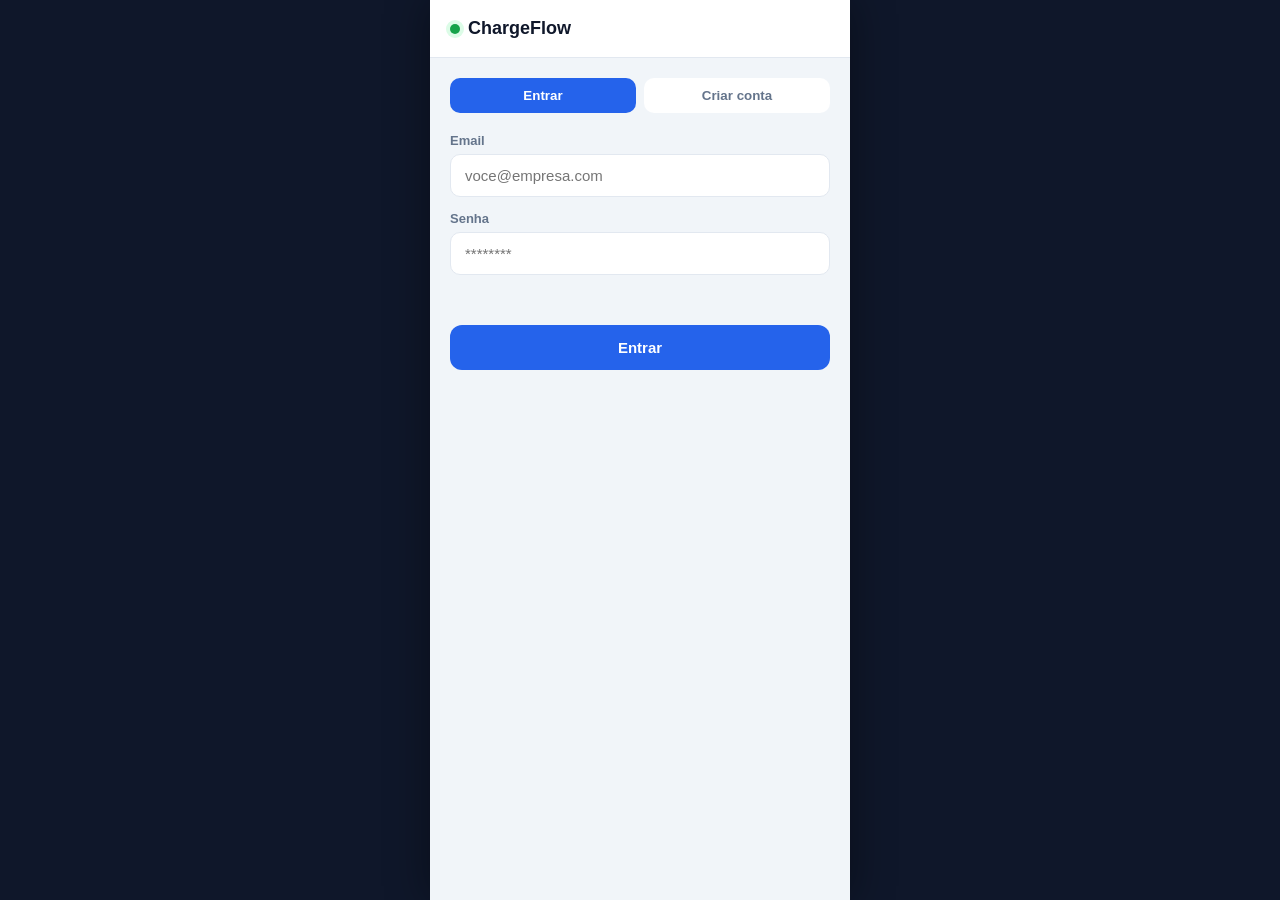
==== frontend/usuario/index.html @ e683959c "Scaffold do backend FastAPI, banco PostgreSQL e frontend do ChargeFlow Sistema de recarga inteligent" ====
<!doctype html>
<html lang="pt-BR">
<head>
<meta charset="UTF-8" />
<meta name="viewport" content="width=device-width, initial-scale=1.0, maximum-scale=1.0" />
<title>ChargeFlow</title>
<link rel="stylesheet" href="css/style.css" />
</head>
<body>
  <div class="phone">
    <header class="topbar">
      <div class="brand">
        <span class="brand-dot"></span>
        <span>ChargeFlow</span>
      </div>
      <button id="btn-sair" class="link-btn hidden">Sair</button>
    </header>

    <main id="conteudo">

      <!-- TELA: AUTENTICACAO -->
      <section id="tela-auth" class="tela">
        <div class="auth-tabs">
          <button class="tab-btn active" data-tab="login">Entrar</button>
          <button class="tab-btn" data-tab="registro">Criar conta</button>
        </div>

        <form id="form-login" class="form">
          <label>Email
            <input type="email" id="login-email" required placeholder="voce@empresa.com" />
          </label>
          <label>Senha
            <input type="password" id="login-senha" required placeholder="********" />
          </label>
          <p class="erro" id="login-erro"></p>
          <button type="submit" class="btn-primary">Entrar</button>
        </form>

        <form id="form-registro" class="form hidden">
          <label>Nome
            <input type="text" id="reg-nome" required placeholder="Seu nome" />
          </label>
          <label>Email
            <input type="email" id="reg-email" required placeholder="voce@empresa.com" />
          </label>
          <label>Senha
            <input type="password" id="reg-senha" required minlength="6" placeholder="minimo 6 caracteres" />
          </label>
          <label>Empresa
            <input type="text" id="reg-empresa" placeholder="Opcional" />
          </label>
          <label>Telefone
            <input type="text" id="reg-telefone" placeholder="Opcional" />
          </label>
          <p class="erro" id="reg-erro"></p>
          <button type="submit" class="btn-primary">Criar conta</button>
        </form>
      </section>

      <!-- TELA: CADASTRO DE VEICULO (primeiro uso) -->
      <section id="tela-veiculo" class="tela hidden">
        <h2>Cadastre seu veiculo</h2>
        <p class="subtitulo">Antes de carregar, precisamos saber qual carro voce dirige.</p>
        <form id="form-veiculo" class="form">
          <label>Placa
            <input type="text" id="v-placa" required placeholder="ABC1D23" />
          </label>
          <label>Modelo
            <input type="text" id="v-modelo" required placeholder="Model 3" />
          </label>
          <label>Marca
            <input type="text" id="v-marca" placeholder="Tesla" />
          </label>
          <label>Capacidade da bateria (kWh)
            <input type="number" id="v-capacidade" required min="1" step="0.1" placeholder="60" />
          </label>
          <label>Bateria atual (%)
            <input type="number" id="v-bateria" required min="0" max="100" step="1" value="50" />
          </label>
          <label>Carregar ate (%)
            <input type="number" id="v-limite-percent" min="1" max="100" step="1" value="80" />
          </label>
          <label>Limite de gasto (R$)
            <input type="number" id="v-limite-custo" min="0" step="1" value="50" />
          </label>
          <p class="erro" id="v-erro"></p>
          <button type="submit" class="btn-primary">Salvar veiculo</button>
        </form>
        <button id="btn-cancelar-veiculo" class="link-btn hidden">cancelar</button>
      </section>

      <!-- TELA: HOME -->
      <section id="tela-home" class="tela hidden">
        <div class="card resumo-predio">
          <div class="resumo-linha">
            <span>Potencia do predio</span>
            <span id="home-ponta-tag" class="tag hidden">horario de ponta</span>
          </div>
          <div class="barra-potencia">
            <div id="home-barra-fill" class="barra-potencia-fill"></div>
          </div>
          <div class="resumo-linha pequeno">
            <span id="home-potencia-uso">0 kW em uso</span>
            <span id="home-potencia-max">/ 0 kW</span>
          </div>
        </div>

        <div class="secao-titulo">
          <h2>Seu veiculo</h2>
          <button id="btn-trocar-veiculo" class="link-btn">+ novo veiculo</button>
        </div>
        <div id="home-veiculo-card" class="card veiculo-card"></div>

        <div class="secao-titulo">
          <h2>Estacoes disponiveis</h2>
          <button id="btn-atualizar-estacoes" class="link-btn">atualizar</button>
        </div>
        <div id="lista-estacoes" class="lista-estacoes"></div>

        <button id="btn-liberar-entrada" class="btn-secundario">Liberar entrada</button>
      </section>

      <!-- TELA: PREFERENCIAS DA RECARGA -->
      <section id="tela-preferencias" class="tela hidden">
        <h2>Configurar recarga</h2>
        <p class="subtitulo" id="pref-estacao-nome"></p>
        <form id="form-preferencias" class="form">
          <label>Carregar ate (%)
            <input type="number" id="pref-limite-percent" min="1" max="100" step="1" />
          </label>
          <label>Limite de gasto (R$)
            <input type="number" id="pref-limite-custo" min="0" step="1" />
          </label>
          <p class="erro" id="pref-erro"></p>
          <button type="submit" class="btn-primary">Iniciar recarga</button>
        </form>
        <button id="btn-cancelar-preferencias" class="link-btn">cancelar</button>
      </section>

      <!-- TELA: SESSAO ATIVA -->
      <section id="tela-sessao" class="tela hidden">
        <h2>Carregando</h2>
        <div class="card sessao-card">
          <div class="bateria-visual">
            <div class="bateria-visual-fill" id="sessao-bateria-fill"></div>
            <span id="sessao-bateria-texto">0%</span>
          </div>
          <div class="grid-status">
            <div><span class="label">Potencia alocada</span><span id="sessao-potencia" class="valor">0 kW</span></div>
            <div><span class="label">kWh consumido</span><span id="sessao-kwh" class="valor">0</span></div>
            <div><span class="label">Custo atual</span><span id="sessao-custo" class="valor">R$ 0,00</span></div>
            <div><span class="label">Tempo restante</span><span id="sessao-tempo" class="valor">--</span></div>
          </div>
        </div>
        <button id="btn-parar-sessao" class="btn-secundario">Liberar saida / Parar recarga</button>
      </section>

      <!-- TELA: FILA DE ESPERA -->
      <section id="tela-fila" class="tela hidden">
        <h2>Fila de espera</h2>
        <div class="card fila-card">
          <p>Posicao na fila</p>
          <div class="fila-posicao" id="fila-posicao">-</div>
          <p><span id="fila-prioridade" class="tag"></span></p>
          <p id="fila-previsao" class="subtitulo"></p>
        </div>
        <button id="btn-atualizar-fila" class="btn-secundario">Atualizar</button>
      </section>

      <!-- TELA: HISTORICO -->
      <section id="tela-historico" class="tela hidden">
        <h2>Historico</h2>
        <div id="lista-historico" class="lista-historico"></div>
      </section>

    </main>

    <nav id="bottom-nav" class="bottom-nav hidden">
      <button data-nav="home" class="nav-btn active">Inicio</button>
      <button data-nav="historico" class="nav-btn">Historico</button>
    </nav>
  </div>

  <script src="js/app.js"></script>
</body>
</html>
---- frontend/usuario/css/style.css ----
:root {
  --azul: #2563eb;
  --azul-escuro: #1d4ed8;
  --verde: #16a34a;
  --verde-claro: #dcfce7;
  --ambar: #f59e0b;
  --ambar-claro: #fef3c7;
  --vermelho: #dc2626;
  --vermelho-claro: #fee2e2;
  --texto: #0f172a;
  --texto-suave: #64748b;
  --borda: #e2e8f0;
  --fundo-card: #ffffff;
  --fundo-app: #f1f5f9;
}

* { box-sizing: border-box; }

body {
  margin: 0;
  font-family: -apple-system, "Segoe UI", Roboto, sans-serif;
  background: #0f172a;
  color: var(--texto);
  display: flex;
  justify-content: center;
  min-height: 100vh;
}

.phone {
  width: 100%;
  max-width: 420px;
  min-height: 100vh;
  background: var(--fundo-app);
  display: flex;
  flex-direction: column;
  box-shadow: 0 0 40px rgba(0,0,0,0.4);
}

.topbar {
  display: flex;
  align-items: center;
  justify-content: space-between;
  padding: 18px 20px;
  background: var(--fundo-card);
  border-bottom: 1px solid var(--borda);
  position: sticky;
  top: 0;
  z-index: 5;
}

.brand {
  display: flex;
  align-items: center;
  gap: 8px;
  font-weight: 700;
  font-size: 18px;
}

.brand-dot {
  width: 10px;
  height: 10px;
  border-radius: 50%;
  background: var(--verde);
  box-shadow: 0 0 0 4px var(--verde-claro);
}

main {
  flex: 1;
  padding: 20px;
  padding-bottom: 90px;
}

.tela.hidden, .hidden { display: none !important; }

h2 { margin: 4px 0 12px; font-size: 20px; }
.subtitulo { color: var(--texto-suave); font-size: 14px; margin-top: -8px; margin-bottom: 16px; }

.auth-tabs { display: flex; gap: 8px; margin-bottom: 20px; }
.tab-btn {
  flex: 1; padding: 10px; border: none; border-radius: 10px;
  background: var(--fundo-card); color: var(--texto-suave); font-weight: 600; cursor: pointer;
}
.tab-btn.active { background: var(--azul); color: white; }

.form { display: flex; flex-direction: column; gap: 14px; }
.form label { display: flex; flex-direction: column; gap: 6px; font-size: 13px; color: var(--texto-suave); font-weight: 600; }
.form input {
  padding: 12px 14px; border-radius: 10px; border: 1px solid var(--borda);
  font-size: 15px; background: var(--fundo-card); color: var(--texto);
}
.form input:focus { outline: 2px solid var(--azul); border-color: transparent; }

.btn-primary, .btn-secundario {
  padding: 14px; border-radius: 12px; border: none; font-weight: 700; font-size: 15px; cursor: pointer;
  width: 100%; margin-top: 6px;
}
.btn-primary { background: var(--azul); color: white; }
.btn-primary:hover { background: var(--azul-escuro); }
.btn-secundario { background: var(--texto); color: white; margin-top: 18px; }
.btn-secundario:hover { opacity: 0.9; }

.link-btn { background: none; border: none; color: var(--azul); font-weight: 600; cursor: pointer; font-size: 14px; }

.erro { color: var(--vermelho); font-size: 13px; min-height: 16px; margin: 0; }

.card {
  background: var(--fundo-card); border-radius: 14px; padding: 16px; border: 1px solid var(--borda);
  margin-bottom: 18px;
}

.resumo-linha { display: flex; justify-content: space-between; align-items: center; font-weight: 600; font-size: 14px; }
.resumo-linha.pequeno { font-weight: 500; color: var(--texto-suave); font-size: 12px; margin-top: 6px; }

.tag {
  font-size: 11px; font-weight: 700; padding: 3px 8px; border-radius: 999px;
  background: var(--ambar-claro); color: #92400e; text-transform: uppercase;
}

.barra-potencia { height: 10px; background: var(--borda); border-radius: 999px; margin-top: 10px; overflow: hidden; }
.barra-potencia-fill { height: 100%; background: var(--verde); width: 0%; transition: width .4s; }

.secao-titulo { display: flex; justify-content: space-between; align-items: center; margin-top: 6px; }
.secao-titulo h2 { margin: 0 0 10px; }

.veiculo-card { display: flex; justify-content: space-between; align-items: center; }
.veiculo-card .placa { font-weight: 800; font-size: 16px; }
.veiculo-card .modelo { color: var(--texto-suave); font-size: 13px; }
.veiculo-card .bateria { font-weight: 700; color: var(--verde); }

.lista-estacoes { display: flex; flex-direction: column; gap: 10px; margin-bottom: 6px; }
.estacao-item {
  background: var(--fundo-card); border: 1px solid var(--borda); border-radius: 12px;
  padding: 12px 14px; display: flex; justify-content: space-between; align-items: center;
}
.estacao-item.disponivel { border-left: 4px solid var(--verde); cursor: pointer; }
.estacao-item.ocupada { border-left: 4px solid var(--vermelho); opacity: 0.7; }
.estacao-item.manutencao, .estacao-item.offline { border-left: 4px solid var(--texto-suave); opacity: 0.6; }
.estacao-item .nome { font-weight: 700; }
.estacao-item .local { font-size: 12px; color: var(--texto-suave); }
.estacao-item .status-tag { font-size: 11px; font-weight: 700; text-transform: uppercase; }
.status-disponivel { color: var(--verde); }
.status-ocupada { color: var(--vermelho); }
.status-manutencao, .status-offline { color: var(--texto-suave); }

.sessao-card { text-align: center; }
.bateria-visual {
  position: relative; height: 140px; width: 140px; margin: 6px auto 20px; border-radius: 50%;
  background: conic-gradient(var(--verde) 0deg, var(--borda) 0deg);
  display: flex; align-items: center; justify-content: center;
}
.bateria-visual-fill {
  position: absolute; inset: 10px; border-radius: 50%; background: var(--fundo-card);
  display: flex; align-items: center; justify-content: center;
}
#sessao-bateria-texto { font-size: 28px; font-weight: 800; position: relative; z-index: 2; }

.grid-status { display: grid; grid-template-columns: 1fr 1fr; gap: 14px; text-align: left; margin-top: 10px; }
.grid-status .label { display: block; font-size: 12px; color: var(--texto-suave); }
.grid-status .valor { display: block; font-size: 17px; font-weight: 700; margin-top: 2px; }

.fila-card { text-align: center; }
.fila-posicao { font-size: 48px; font-weight: 800; color: var(--azul); margin: 10px 0; }

.lista-historico { display: flex; flex-direction: column; gap: 10px; }
.historico-item {
  background: var(--fundo-card); border: 1px solid var(--borda); border-radius: 12px; padding: 12px 14px;
}
.historico-item .topo { display: flex; justify-content: space-between; font-weight: 700; }
.historico-item .detalhes { font-size: 12px; color: var(--texto-suave); margin-top: 4px; display: flex; gap: 10px; flex-wrap: wrap; }
.historico-item .eco { color: var(--verde); font-weight: 600; }

.bottom-nav {
  position: fixed; bottom: 0; left: 50%; transform: translateX(-50%);
  width: 100%; max-width: 420px; background: var(--fundo-card); border-top: 1px solid var(--borda);
  display: flex; padding: 8px 12px calc(8px + env(safe-area-inset-bottom));
}
.nav-btn {
  flex: 1; padding: 10px; background: none; border: none; font-weight: 600; color: var(--texto-suave); cursor: pointer;
}
.nav-btn.active { color: var(--azul); }

.vazio { color: var(--texto-suave); font-size: 14px; text-align: center; padding: 20px 0; }
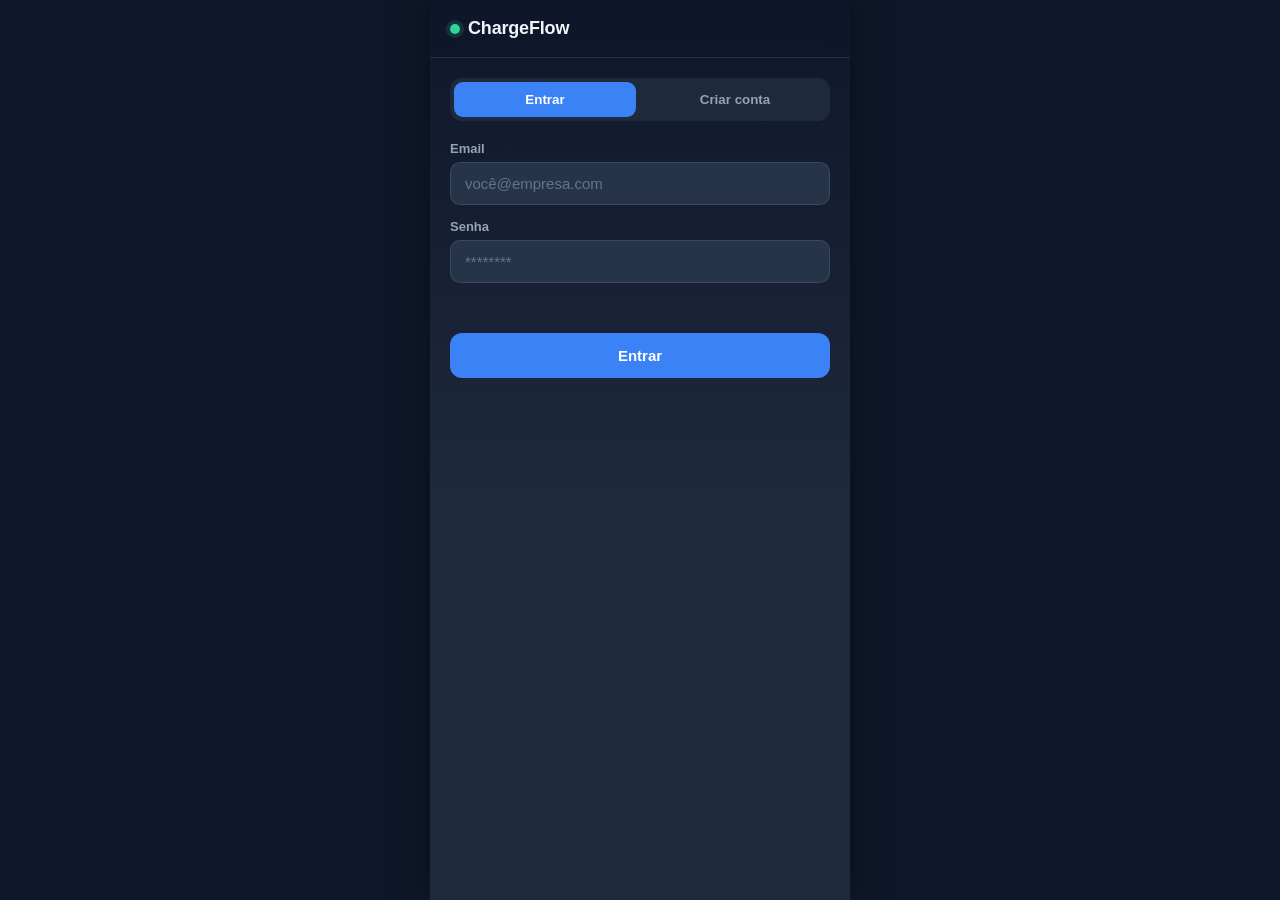
==== commit c7d97aba: "Corrige acentuacao em portugues em todo texto visivel ao usuario O app inteiro (telas, botoes, mensa" ====
--- a/frontend/usuario/index.html
+++ b/frontend/usuario/index.html
@@ -27,7 +27,7 @@
 
         <form id="form-login" class="form">
           <label>Email
-            <input type="email" id="login-email" required placeholder="voce@empresa.com" />
+            <input type="email" id="login-email" required placeholder="você@empresa.com" />
           </label>
           <label>Senha
             <input type="password" id="login-senha" required placeholder="********" />
@@ -41,10 +41,10 @@
             <input type="text" id="reg-nome" required placeholder="Seu nome" />
           </label>
           <label>Email
-            <input type="email" id="reg-email" required placeholder="voce@empresa.com" />
+            <input type="email" id="reg-email" required placeholder="você@empresa.com" />
           </label>
           <label>Senha
-            <input type="password" id="reg-senha" required minlength="6" placeholder="minimo 6 caracteres" />
+            <input type="password" id="reg-senha" required minlength="6" placeholder="mínimo 6 caracteres" />
           </label>
           <label>Empresa
             <input type="text" id="reg-empresa" placeholder="Opcional" />
@@ -59,8 +59,8 @@
 
       <!-- TELA: CADASTRO DE VEICULO (primeiro uso) -->
       <section id="tela-veiculo" class="tela hidden">
-        <h2>Cadastre seu veiculo</h2>
-        <p class="subtitulo">Antes de carregar, precisamos saber qual carro voce dirige.</p>
+        <h2>Cadastre seu veículo</h2>
+        <p class="subtitulo">Antes de carregar, precisamos saber qual carro você dirige.</p>
         <form id="form-veiculo" class="form">
           <label>Placa
             <input type="text" id="v-placa" required placeholder="ABC1D23" />
@@ -77,24 +77,30 @@
           <label>Bateria atual (%)
             <input type="number" id="v-bateria" required min="0" max="100" step="1" value="50" />
           </label>
-          <label>Carregar ate (%)
+          <label>Carregar até (%)
             <input type="number" id="v-limite-percent" min="1" max="100" step="1" value="80" />
           </label>
-          <label>Limite de gasto (R$)
-            <input type="number" id="v-limite-custo" min="0" step="1" value="50" />
-          </label>
           <p class="erro" id="v-erro"></p>
-          <button type="submit" class="btn-primary">Salvar veiculo</button>
+          <button type="submit" class="btn-primary">Salvar veículo</button>
         </form>
         <button id="btn-cancelar-veiculo" class="link-btn hidden">cancelar</button>
       </section>
 
       <!-- TELA: HOME -->
       <section id="tela-home" class="tela hidden">
+        <div class="card saldo-card">
+          <div class="resumo-linha">
+            <span>Seu saldo</span>
+            <button id="btn-recarregar-saldo" class="link-btn">+ recarregar</button>
+          </div>
+          <div class="saldo-valor" id="home-saldo-valor">R$ 0,00</div>
+          <p class="subtitulo sem-margem" id="home-estimativa-texto"></p>
+        </div>
+
         <div class="card resumo-predio">
           <div class="resumo-linha">
-            <span>Potencia do predio</span>
-            <span id="home-ponta-tag" class="tag hidden">horario de ponta</span>
+            <span>Potência do prédio</span>
+            <span id="home-pico-tag" class="tag hidden">horário de pico</span>
           </div>
           <div class="barra-potencia">
             <div id="home-barra-fill" class="barra-potencia-fill"></div>
@@ -106,13 +112,13 @@
         </div>
 
         <div class="secao-titulo">
-          <h2>Seu veiculo</h2>
-          <button id="btn-trocar-veiculo" class="link-btn">+ novo veiculo</button>
+          <h2>Seu veículo</h2>
+          <button id="btn-trocar-veiculo" class="link-btn">+ novo veículo</button>
         </div>
         <div id="home-veiculo-card" class="card veiculo-card"></div>
 
         <div class="secao-titulo">
-          <h2>Estacoes disponiveis</h2>
+          <h2>Estações disponíveis</h2>
           <button id="btn-atualizar-estacoes" class="link-btn">atualizar</button>
         </div>
         <div id="lista-estacoes" class="lista-estacoes"></div>
@@ -124,17 +130,41 @@
       <section id="tela-preferencias" class="tela hidden">
         <h2>Configurar recarga</h2>
         <p class="subtitulo" id="pref-estacao-nome"></p>
+        <div class="card saldo-info-card">
+          <div class="resumo-linha">
+            <span>Seu saldo</span>
+            <span id="pref-saldo-valor" class="valor-destaque">R$ 0,00</span>
+          </div>
+          <p class="subtitulo sem-margem" id="pref-estimativa-texto"></p>
+        </div>
         <form id="form-preferencias" class="form">
-          <label>Carregar ate (%)
+          <label>Carregar até (%)
             <input type="number" id="pref-limite-percent" min="1" max="100" step="1" />
           </label>
-          <label>Limite de gasto (R$)
-            <input type="number" id="pref-limite-custo" min="0" step="1" />
-          </label>
+          <p class="dica">A recarga usa seu saldo automaticamente e para sozinha se o saldo acabar antes de chegar nesse %.</p>
           <p class="erro" id="pref-erro"></p>
           <button type="submit" class="btn-primary">Iniciar recarga</button>
         </form>
         <button id="btn-cancelar-preferencias" class="link-btn">cancelar</button>
+      </section>
+
+      <!-- TELA: RECARREGAR SALDO -->
+      <section id="tela-recarga-saldo" class="tela hidden">
+        <h2>Recarregar saldo</h2>
+        <p class="subtitulo">Saldo atual: <strong id="recarga-saldo-atual">R$ 0,00</strong></p>
+        <form id="form-recarga-saldo" class="form">
+          <label>Valor (R$)
+            <input type="number" id="recarga-valor" min="1" step="1" placeholder="50" required />
+          </label>
+          <div class="valores-rapidos">
+            <button type="button" class="chip-btn" data-valor="20">R$ 20</button>
+            <button type="button" class="chip-btn" data-valor="50">R$ 50</button>
+            <button type="button" class="chip-btn" data-valor="100">R$ 100</button>
+          </div>
+          <p class="erro" id="recarga-erro"></p>
+          <button type="submit" class="btn-primary">Confirmar recarga</button>
+        </form>
+        <button id="btn-cancelar-recarga" class="link-btn">cancelar</button>
       </section>
 
       <!-- TELA: SESSAO ATIVA -->
@@ -146,20 +176,20 @@
             <span id="sessao-bateria-texto">0%</span>
           </div>
           <div class="grid-status">
-            <div><span class="label">Potencia alocada</span><span id="sessao-potencia" class="valor">0 kW</span></div>
+            <div><span class="label">Potência alocada</span><span id="sessao-potencia" class="valor">0 kW</span></div>
             <div><span class="label">kWh consumido</span><span id="sessao-kwh" class="valor">0</span></div>
             <div><span class="label">Custo atual</span><span id="sessao-custo" class="valor">R$ 0,00</span></div>
             <div><span class="label">Tempo restante</span><span id="sessao-tempo" class="valor">--</span></div>
           </div>
         </div>
-        <button id="btn-parar-sessao" class="btn-secundario">Liberar saida / Parar recarga</button>
+        <button id="btn-parar-sessao" class="btn-secundario">Liberar saída / Parar recarga</button>
       </section>
 
       <!-- TELA: FILA DE ESPERA -->
       <section id="tela-fila" class="tela hidden">
         <h2>Fila de espera</h2>
         <div class="card fila-card">
-          <p>Posicao na fila</p>
+          <p>Posição na fila</p>
           <div class="fila-posicao" id="fila-posicao">-</div>
           <p><span id="fila-prioridade" class="tag"></span></p>
           <p id="fila-previsao" class="subtitulo"></p>
@@ -169,16 +199,35 @@
 
       <!-- TELA: HISTORICO -->
       <section id="tela-historico" class="tela hidden">
-        <h2>Historico</h2>
+        <h2>Histórico</h2>
         <div id="lista-historico" class="lista-historico"></div>
       </section>
 
     </main>
 
     <nav id="bottom-nav" class="bottom-nav hidden">
-      <button data-nav="home" class="nav-btn active">Inicio</button>
-      <button data-nav="historico" class="nav-btn">Historico</button>
+      <button data-nav="home" class="nav-btn active">Início</button>
+      <button id="nav-btn-sessao" data-nav="sessao" class="nav-btn hidden">
+        <span class="nav-dot"></span>Carregando
+      </button>
+      <button data-nav="historico" class="nav-btn">Histórico</button>
     </nav>
+
+    <!-- MODAL: DETALHES DA ESTACAO -->
+    <div id="modal-estacao" class="modal-overlay hidden">
+      <div class="modal-card">
+        <div class="modal-topo">
+          <h2 id="modal-estacao-nome">Estação</h2>
+          <button id="btn-fechar-modal-estacao" class="link-btn">fechar</button>
+        </div>
+        <p class="subtitulo sem-margem" id="modal-estacao-local"></p>
+        <div class="grid-status" style="margin-top:14px">
+          <div><span class="label">Status</span><span id="modal-estacao-status" class="valor">-</span></div>
+          <div><span class="label">Potência em uso</span><span id="modal-estacao-potencia" class="valor">-</span></div>
+        </div>
+        <p class="dica" style="margin-top:14px">Por privacidade, não mostramos dados de quem está carregando (bateria, custo ou tempo restante).</p>
+      </div>
+    </div>
   </div>
 
   <script src="js/app.js"></script>
--- a/frontend/usuario/css/style.css
+++ b/frontend/usuario/css/style.css
@@ -1,17 +1,21 @@
 :root {
-  --azul: #2563eb;
-  --azul-escuro: #1d4ed8;
-  --verde: #16a34a;
-  --verde-claro: #dcfce7;
-  --ambar: #f59e0b;
-  --ambar-claro: #fef3c7;
-  --vermelho: #dc2626;
-  --vermelho-claro: #fee2e2;
-  --texto: #0f172a;
-  --texto-suave: #64748b;
-  --borda: #e2e8f0;
-  --fundo-card: #ffffff;
-  --fundo-app: #f1f5f9;
+  --azul: #3b82f6;
+  --azul-escuro: #2563eb;
+  --azul-claro: #7dd3fc;
+  --verde: #34d399;
+  --verde-fundo: rgba(52, 211, 153, 0.15);
+  --ambar: #fbbf24;
+  --ambar-fundo: rgba(251, 191, 36, 0.15);
+  --vermelho: #f87171;
+  --vermelho-fundo: rgba(248, 113, 113, 0.15);
+  --texto: #f1f5f9;
+  --texto-suave: #94a3b8;
+  --texto-mudo: #64748b;
+  --borda: rgba(255, 255, 255, 0.10);
+  --meia-noite-1: #0f172a;
+  --meia-noite-2: #1e293b;
+  --fundo-card: #1e293b;
+  --fundo-card-2: #263449;
 }
 
 * { box-sizing: border-box; }
@@ -19,7 +23,7 @@
 body {
   margin: 0;
   font-family: -apple-system, "Segoe UI", Roboto, sans-serif;
-  background: #0f172a;
+  background: var(--meia-noite-1);
   color: var(--texto);
   display: flex;
   justify-content: center;
@@ -30,7 +34,8 @@
   width: 100%;
   max-width: 420px;
   min-height: 100vh;
-  background: var(--fundo-app);
+  background: linear-gradient(180deg, var(--meia-noite-1) 0%, var(--meia-noite-2) 55%, var(--meia-noite-2) 100%);
+  color: var(--texto);
   display: flex;
   flex-direction: column;
   box-shadow: 0 0 40px rgba(0,0,0,0.4);
@@ -41,7 +46,9 @@
   align-items: center;
   justify-content: space-between;
   padding: 18px 20px;
-  background: var(--fundo-card);
+  background: rgba(15, 23, 42, 0.55);
+  backdrop-filter: blur(10px);
+  -webkit-backdrop-filter: blur(10px);
   border-bottom: 1px solid var(--borda);
   position: sticky;
   top: 0;
@@ -54,6 +61,7 @@
   gap: 8px;
   font-weight: 700;
   font-size: 18px;
+  letter-spacing: -0.01em;
 }
 
 .brand-dot {
@@ -61,7 +69,7 @@
   height: 10px;
   border-radius: 50%;
   background: var(--verde);
-  box-shadow: 0 0 0 4px var(--verde-claro);
+  box-shadow: 0 0 0 4px var(--verde-fundo);
 }
 
 main {
@@ -72,13 +80,13 @@
 
 .tela.hidden, .hidden { display: none !important; }
 
-h2 { margin: 4px 0 12px; font-size: 20px; }
+h2 { margin: 4px 0 12px; font-size: 20px; letter-spacing: -0.01em; }
 .subtitulo { color: var(--texto-suave); font-size: 14px; margin-top: -8px; margin-bottom: 16px; }
 
-.auth-tabs { display: flex; gap: 8px; margin-bottom: 20px; }
+.auth-tabs { display: flex; gap: 8px; margin-bottom: 20px; background: var(--fundo-card); padding: 4px; border-radius: 12px; }
 .tab-btn {
-  flex: 1; padding: 10px; border: none; border-radius: 10px;
-  background: var(--fundo-card); color: var(--texto-suave); font-weight: 600; cursor: pointer;
+  flex: 1; padding: 10px; border: none; border-radius: 9px;
+  background: none; color: var(--texto-suave); font-weight: 600; cursor: pointer;
 }
 .tab-btn.active { background: var(--azul); color: white; }
 
@@ -86,8 +94,9 @@
 .form label { display: flex; flex-direction: column; gap: 6px; font-size: 13px; color: var(--texto-suave); font-weight: 600; }
 .form input {
   padding: 12px 14px; border-radius: 10px; border: 1px solid var(--borda);
-  font-size: 15px; background: var(--fundo-card); color: var(--texto);
-}
+  font-size: 15px; background: var(--fundo-card-2); color: var(--texto);
+}
+.form input::placeholder { color: var(--texto-mudo); }
 .form input:focus { outline: 2px solid var(--azul); border-color: transparent; }
 
 .btn-primary, .btn-secundario {
@@ -96,16 +105,18 @@
 }
 .btn-primary { background: var(--azul); color: white; }
 .btn-primary:hover { background: var(--azul-escuro); }
-.btn-secundario { background: var(--texto); color: white; margin-top: 18px; }
-.btn-secundario:hover { opacity: 0.9; }
-
-.link-btn { background: none; border: none; color: var(--azul); font-weight: 600; cursor: pointer; font-size: 14px; }
+.btn-secundario {
+  background: transparent; color: var(--texto); margin-top: 18px; border: 1.5px solid var(--borda);
+}
+.btn-secundario:hover { background: rgba(255,255,255,0.06); }
+
+.link-btn { background: none; border: none; color: var(--azul-claro); font-weight: 600; cursor: pointer; font-size: 14px; }
 
 .erro { color: var(--vermelho); font-size: 13px; min-height: 16px; margin: 0; }
 
 .card {
   background: var(--fundo-card); border-radius: 14px; padding: 16px; border: 1px solid var(--borda);
-  margin-bottom: 18px;
+  margin-bottom: 18px; box-shadow: 0 8px 24px rgba(0,0,0,0.25);
 }
 
 .resumo-linha { display: flex; justify-content: space-between; align-items: center; font-weight: 600; font-size: 14px; }
@@ -113,10 +124,10 @@
 
 .tag {
   font-size: 11px; font-weight: 700; padding: 3px 8px; border-radius: 999px;
-  background: var(--ambar-claro); color: #92400e; text-transform: uppercase;
-}
-
-.barra-potencia { height: 10px; background: var(--borda); border-radius: 999px; margin-top: 10px; overflow: hidden; }
+  background: var(--ambar-fundo); color: var(--ambar); text-transform: uppercase;
+}
+
+.barra-potencia { height: 10px; background: var(--fundo-card-2); border-radius: 999px; margin-top: 10px; overflow: hidden; }
 .barra-potencia-fill { height: 100%; background: var(--verde); width: 0%; transition: width .4s; }
 
 .secao-titulo { display: flex; justify-content: space-between; align-items: center; margin-top: 6px; }
@@ -131,21 +142,22 @@
 .estacao-item {
   background: var(--fundo-card); border: 1px solid var(--borda); border-radius: 12px;
   padding: 12px 14px; display: flex; justify-content: space-between; align-items: center;
-}
-.estacao-item.disponivel { border-left: 4px solid var(--verde); cursor: pointer; }
-.estacao-item.ocupada { border-left: 4px solid var(--vermelho); opacity: 0.7; }
-.estacao-item.manutencao, .estacao-item.offline { border-left: 4px solid var(--texto-suave); opacity: 0.6; }
+  box-shadow: 0 6px 18px rgba(0,0,0,0.2);
+}
+.estacao-item.disponivel { border-left: 3px solid var(--verde); cursor: pointer; }
+.estacao-item.ocupada { border-left: 3px solid var(--vermelho); opacity: 0.75; }
+.estacao-item.manutencao, .estacao-item.offline { border-left: 3px solid var(--texto-mudo); opacity: 0.6; }
 .estacao-item .nome { font-weight: 700; }
 .estacao-item .local { font-size: 12px; color: var(--texto-suave); }
 .estacao-item .status-tag { font-size: 11px; font-weight: 700; text-transform: uppercase; }
 .status-disponivel { color: var(--verde); }
 .status-ocupada { color: var(--vermelho); }
-.status-manutencao, .status-offline { color: var(--texto-suave); }
+.status-manutencao, .status-offline { color: var(--texto-mudo); }
 
 .sessao-card { text-align: center; }
 .bateria-visual {
   position: relative; height: 140px; width: 140px; margin: 6px auto 20px; border-radius: 50%;
-  background: conic-gradient(var(--verde) 0deg, var(--borda) 0deg);
+  background: conic-gradient(var(--verde) 0deg, var(--fundo-card-2) 0deg);
   display: flex; align-items: center; justify-content: center;
 }
 .bateria-visual-fill {
@@ -159,11 +171,12 @@
 .grid-status .valor { display: block; font-size: 17px; font-weight: 700; margin-top: 2px; }
 
 .fila-card { text-align: center; }
-.fila-posicao { font-size: 48px; font-weight: 800; color: var(--azul); margin: 10px 0; }
+.fila-posicao { font-size: 48px; font-weight: 800; color: var(--azul-claro); margin: 10px 0; }
 
 .lista-historico { display: flex; flex-direction: column; gap: 10px; }
 .historico-item {
   background: var(--fundo-card); border: 1px solid var(--borda); border-radius: 12px; padding: 12px 14px;
+  box-shadow: 0 6px 18px rgba(0,0,0,0.2);
 }
 .historico-item .topo { display: flex; justify-content: space-between; font-weight: 700; }
 .historico-item .detalhes { font-size: 12px; color: var(--texto-suave); margin-top: 4px; display: flex; gap: 10px; flex-wrap: wrap; }
@@ -171,12 +184,61 @@
 
 .bottom-nav {
   position: fixed; bottom: 0; left: 50%; transform: translateX(-50%);
-  width: 100%; max-width: 420px; background: var(--fundo-card); border-top: 1px solid var(--borda);
+  width: 100%; max-width: 420px; background: rgba(15, 23, 42, 0.75);
+  backdrop-filter: blur(10px); -webkit-backdrop-filter: blur(10px);
+  border-top: 1px solid var(--borda);
   display: flex; padding: 8px 12px calc(8px + env(safe-area-inset-bottom));
 }
 .nav-btn {
-  flex: 1; padding: 10px; background: none; border: none; font-weight: 600; color: var(--texto-suave); cursor: pointer;
-}
-.nav-btn.active { color: var(--azul); }
+  flex: 1; padding: 10px; background: none; border: none; font-weight: 600;
+  color: var(--texto-suave); cursor: pointer;
+}
+.nav-btn.active { color: var(--azul-claro); }
+
+#nav-btn-sessao { color: var(--verde); display: flex; align-items: center; justify-content: center; gap: 6px; }
+#nav-btn-sessao.active { color: var(--verde); }
+.nav-dot {
+  width: 8px; height: 8px; border-radius: 50%; background: var(--verde);
+  animation: pulsar 1.5s ease-in-out infinite;
+}
+@keyframes pulsar {
+  0%, 100% { opacity: 1; }
+  50% { opacity: 0.3; }
+}
 
 .vazio { color: var(--texto-suave); font-size: 14px; text-align: center; padding: 20px 0; }
+
+.saldo-card {
+  background: linear-gradient(135deg, #1e293b, #334155);
+  color: white; border: 1px solid rgba(255,255,255,0.14);
+  box-shadow: 0 8px 24px rgba(0,0,0,0.35);
+}
+.saldo-card .resumo-linha span:first-child { color: #cbd5e1; }
+.saldo-card .link-btn { color: var(--azul-claro); }
+.saldo-valor { font-size: 30px; font-weight: 800; margin: 6px 0 2px; letter-spacing: -0.02em; }
+.saldo-card .subtitulo { color: #cbd5e1; }
+
+.sem-margem { margin-top: 0; margin-bottom: 0; }
+.dica { font-size: 12px; color: var(--texto-suave); margin: -6px 0 0; }
+.saldo-info-card { padding: 14px 16px; }
+.valor-destaque { font-weight: 800; color: var(--verde); font-size: 16px; }
+
+.valores-rapidos { display: flex; gap: 8px; }
+.chip-btn {
+  flex: 1; padding: 10px; border-radius: 10px; border: 1px solid var(--borda);
+  background: var(--fundo-card-2); font-weight: 700; cursor: pointer; color: var(--texto);
+}
+.chip-btn:hover { border-color: var(--azul); color: var(--azul-claro); }
+
+.modal-overlay {
+  position: fixed; inset: 0; background: rgba(2, 6, 23, 0.65);
+  display: flex; align-items: flex-end; justify-content: center; z-index: 50;
+}
+.modal-card {
+  background: var(--meia-noite-2); color: var(--texto); border: 1px solid var(--borda);
+  border-radius: 16px 16px 0 0; padding: 20px;
+  width: 100%; max-width: 420px; box-shadow: 0 -10px 30px rgba(0,0,0,.3);
+}
+.modal-topo { display: flex; justify-content: space-between; align-items: center; }
+.modal-topo h2 { margin: 0; }
+.estacao-item.ocupada, .estacao-item.manutencao, .estacao-item.offline { cursor: pointer; }
